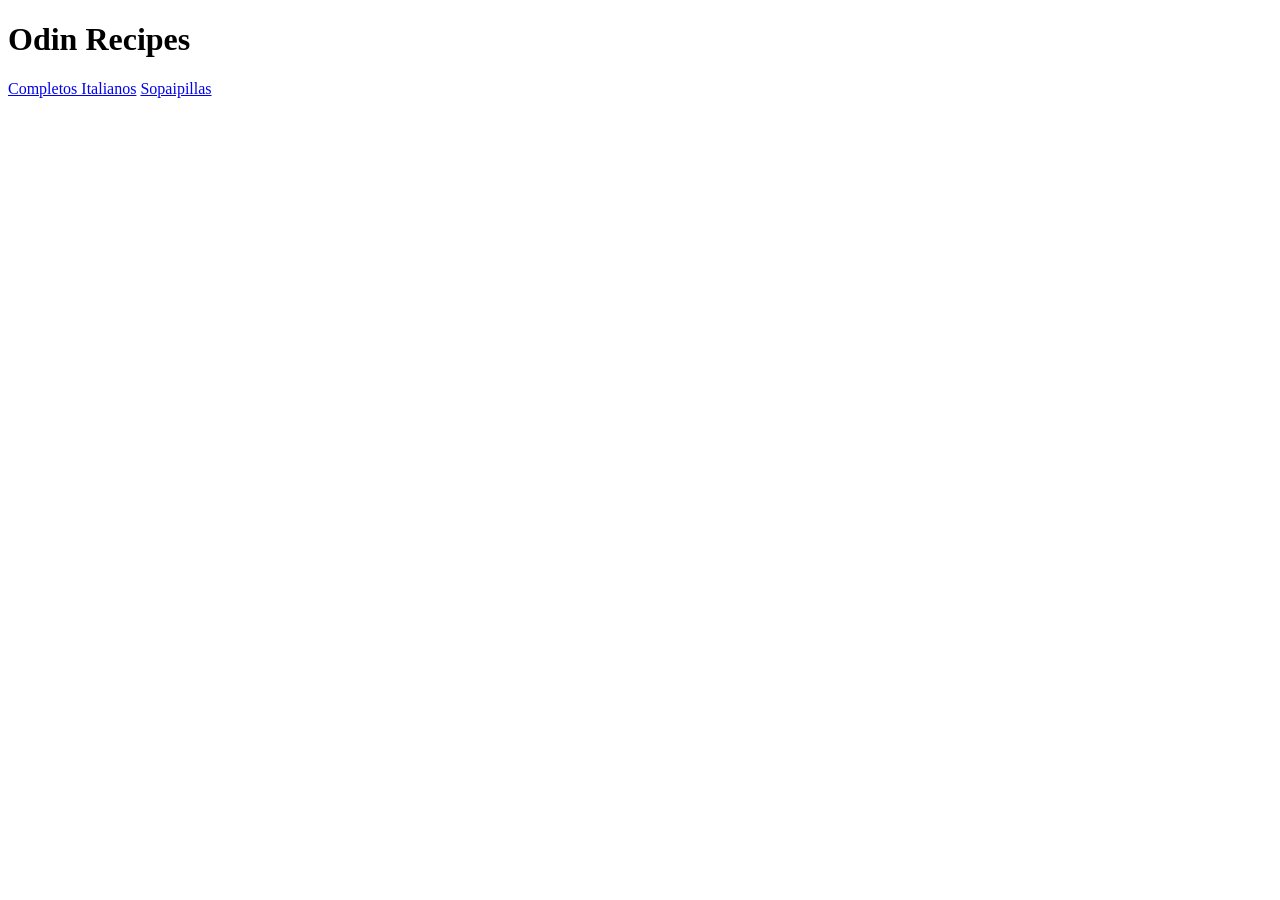
==== index.html @ 7ee4c1b6 "base sin estilo" ====
<!DOCTYPE html>
<html lang="en">
<head>
    <meta charset="UTF-8">
    <meta name="viewport" content="width=device-width, initial-scale=1.0">
    <title>Document</title>
</head>
<body>
    <div><h1>Odin Recipes</h1>
    <a href="recipes/italiano.html">Completos Italianos</a>
    <a href="recipes/sopaipillas.html">Sopaipillas</a></div>
</body>
</html>
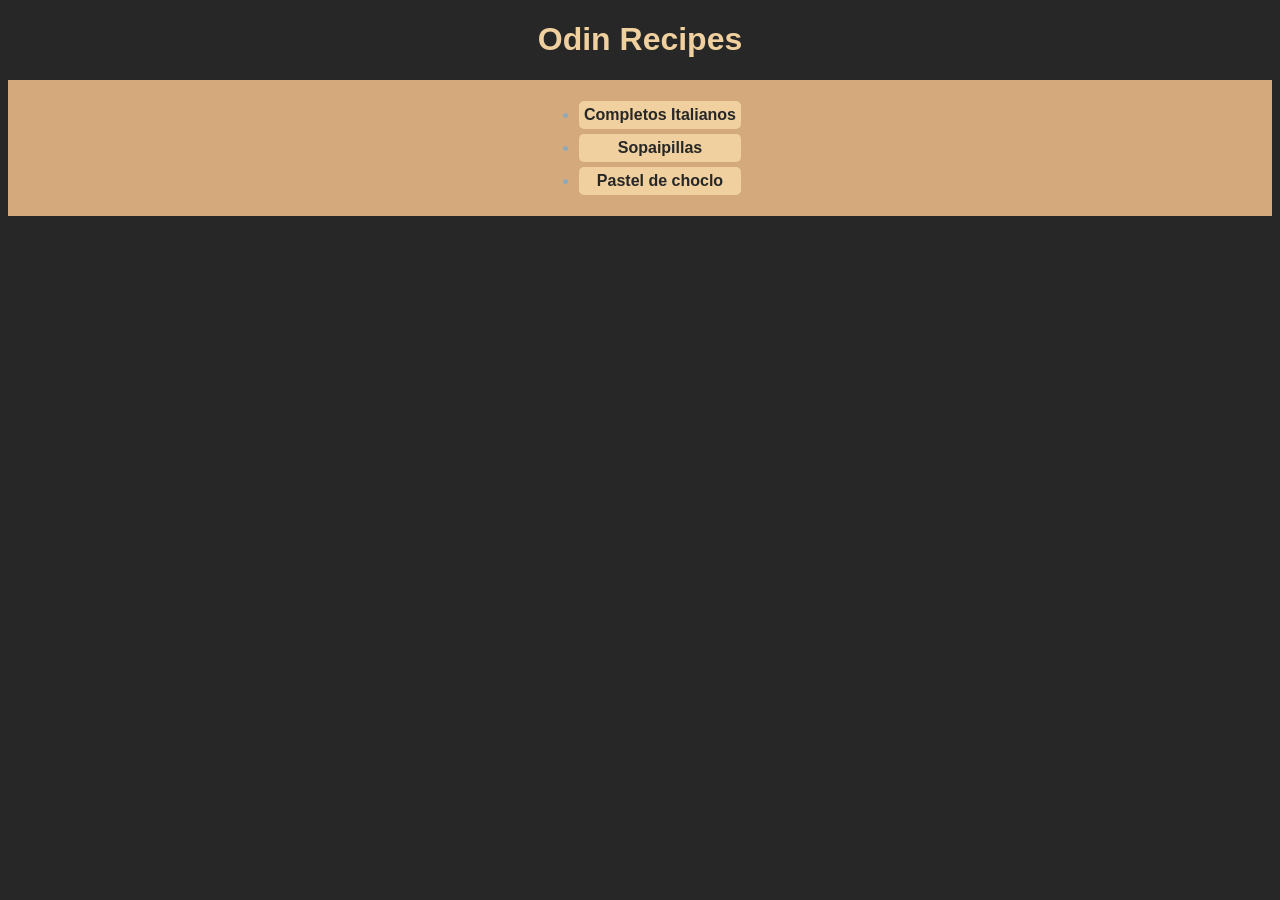
==== commit 1b10a707: "index page base style" ====
--- a/index.html
+++ b/index.html
@@ -3,11 +3,18 @@
 <head>
     <meta charset="UTF-8">
     <meta name="viewport" content="width=device-width, initial-scale=1.0">
+    <link rel="stylesheet" href="styles/style.css">
     <title>Document</title>
 </head>
 <body>
-    <div><h1>Odin Recipes</h1>
-    <a href="recipes/italiano.html">Completos Italianos</a>
-    <a href="recipes/sopaipillas.html">Sopaipillas</a></div>
+    <h1 class="title">Odin Recipes</h1>
+<div class="container">
+    <ul>
+        <li class="button"><a class="link" href="recipes/italiano.html">Completos Italianos</a></li>
+        <li class="button"><a class="link" href="recipes/sopaipillas.html">Sopaipillas</a></li>
+        <li class="button"><a class="link" href="recipes/pastelchoclo.html">Pastel de choclo</a></li>
+    </ul>
+</div>
+    </body>
 </body>
 </html>
--- a/styles/style.css
+++ b/styles/style.css
@@ -0,0 +1,36 @@
+body {
+    background-color: #272727;
+}
+
+
+.container {
+    background-color:#d4aa7d;
+    text-align: center;
+    display: flex;
+    justify-content: center;
+    flex-wrap: wrap;
+
+}
+.title  {
+    text-align: center;
+    font-family: Arial, Helvetica, sans-serif;
+    color: #EFD09E;
+}
+.button {
+    background-color: #EFD09E;
+    color: #90A9B7;
+    font-weight: bold;
+    margin: 5px;
+    padding: 5px;
+    border-radius: 5px;
+}
+
+a:link {
+    color: #272727;
+    text-decoration: none;
+    font-family: sans-serif;
+}
+
+a:hover {
+    color: #90a9b7;
+}
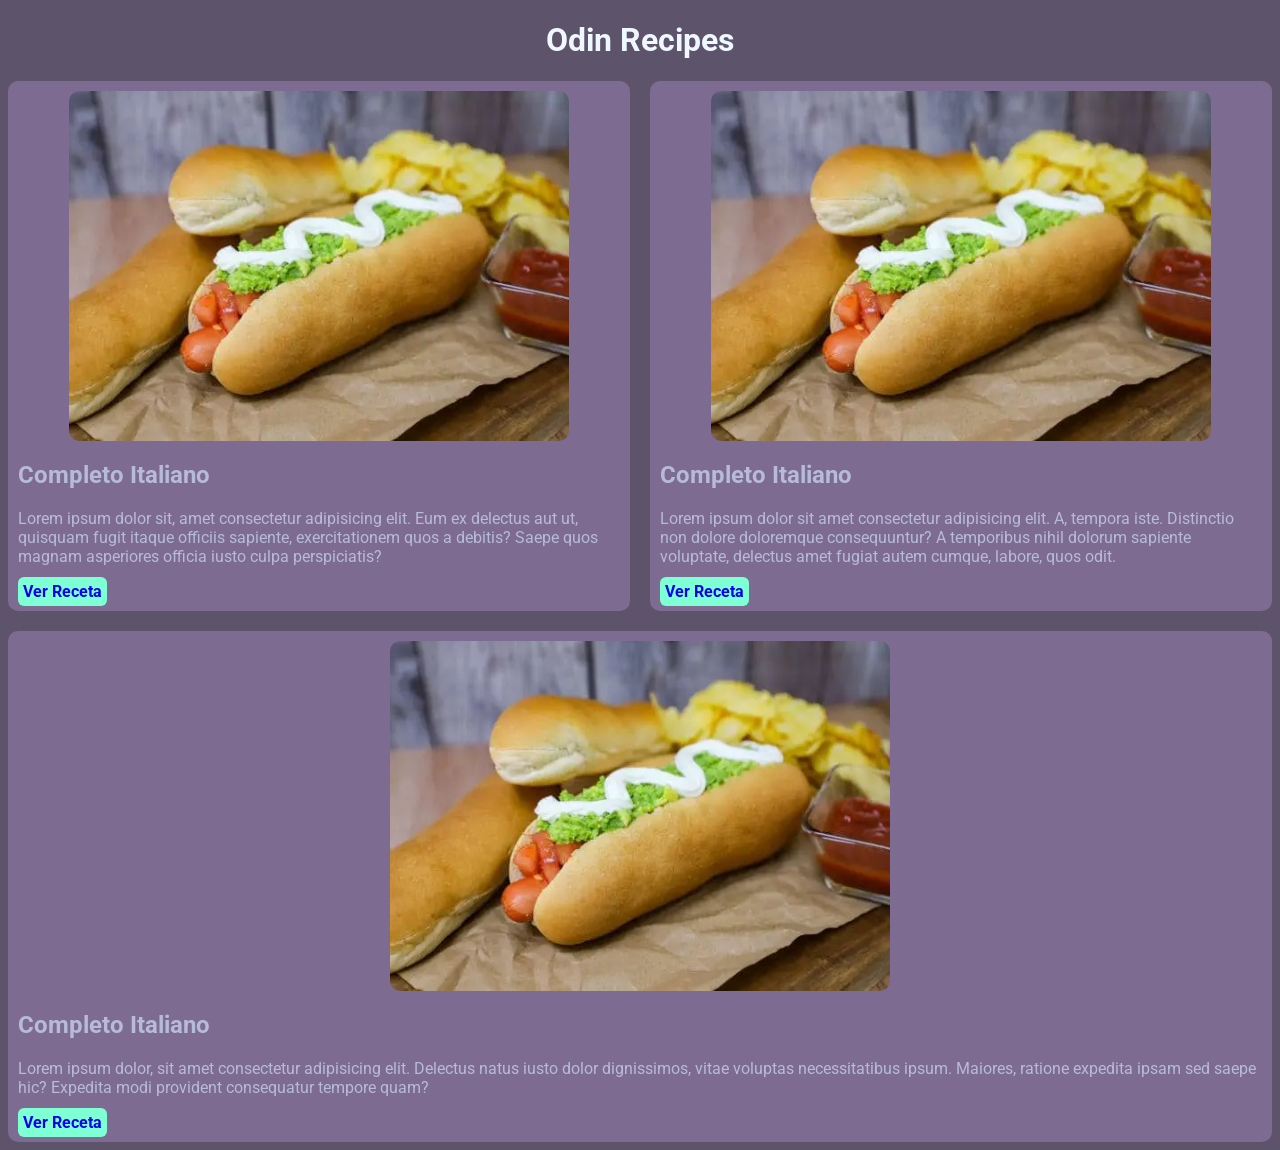
==== commit 6ba2fb2c: "new landing page and changes from ul to div to all articles" ====
--- a/index.html
+++ b/index.html
@@ -3,18 +3,41 @@
 <head>
     <meta charset="UTF-8">
     <meta name="viewport" content="width=device-width, initial-scale=1.0">
+    <title>Odin Recipes</title>
     <link rel="stylesheet" href="styles/style.css">
-    <title>Document</title>
+    <link rel="preconnect" href="https://fonts.googleapis.com">
+    <link rel="preconnect" href="https://fonts.googleapis.com">
+<link rel="preconnect" href="https://fonts.gstatic.com" crossorigin>
+<link href="https://fonts.googleapis.com/css2?family=Montserrat:ital,wght@0,100..900;1,100..900&family=Roboto:ital,wght@0,100..900;1,100..900&display=swap" rel="stylesheet">
+
 </head>
 <body>
-    <h1 class="title">Odin Recipes</h1>
-<div class="container">
-    <ul>
-        <li class="button"><a class="link" href="recipes/italiano.html">Completos Italianos</a></li>
-        <li class="button"><a class="link" href="recipes/sopaipillas.html">Sopaipillas</a></li>
-        <li class="button"><a class="link" href="recipes/pastelchoclo.html">Pastel de choclo</a></li>
-    </ul>
-</div>
-    </body>
+    <h1 class="pagetitle">Odin Recipes</h1>
+    <div class="container">
+        <div class="article">
+           <img src="recipes/img/images.webp">
+            <div class="content">
+                <h2 class="title">Completo Italiano</h2>
+                <p>Lorem ipsum dolor sit, amet consectetur adipisicing elit. Eum ex delectus aut ut, quisquam fugit itaque officiis sapiente, exercitationem quos a debitis? Saepe quos magnam asperiores officia iusto culpa perspiciatis?</p>
+                <a href="recipes/italiano.html" class="button">Ver Receta</a>
+            </div>
+        </div>
+        <div class="article">
+                <img src="recipes/img/images.webp">
+            <div class="content">
+                <h2 class="title">Completo Italiano</h2>
+                <p>Lorem ipsum dolor sit amet consectetur adipisicing elit. A, tempora iste. Distinctio non dolore doloremque consequuntur? A temporibus nihil dolorum sapiente voluptate, delectus amet fugiat autem cumque, labore, quos odit.</p>
+                <a href="recipes/italiano.html" class="button">Ver Receta</a>
+            </div>
+        </div>
+        <div class="article">
+                <img src="recipes/img/images.webp">
+            <div class="content">
+                <h2 class="title">Completo Italiano</h2>
+                <p>Lorem ipsum dolor, sit amet consectetur adipisicing elit. Delectus natus iusto dolor dignissimos, vitae voluptas necessitatibus ipsum. Maiores, ratione expedita ipsam sed saepe hic? Expedita modi provident consequatur tempore quam?</p>
+                <a href="recipes/italiano.html" class="button">Ver Receta</a>
+            </div>
+        </div>
+    </div>
 </body>
 </html>
--- a/styles/style.css
+++ b/styles/style.css
@@ -1,36 +1,59 @@
 body {
-    background-color: #272727;
+    background-color: #5d536b;
+}
+
+.pagetitle {
+    font-family: 'Roboto', sans-serif;
+    font-size: 32px;
+    text-align: center;
+    color: aliceblue;
+}
+.container {
+    display: flex;
+    gap: 20px;
+    justify-content: center;
+    flex-wrap: wrap;
+}
+
+.article {
+    display: flex;
+    flex: 1;
+    flex-direction: column;
+    justify-content: center;
+    align-items: center;
+    background-color: #7d6b91;
+    border-radius: 10px;
+    padding: 10px;
+    width: 420px;
+}
+
+img {
+    width: 500px;
+    height: 350px;
+    border-radius: 10px;
 }
 
 
-.container {
-    background-color:#d4aa7d;
-    text-align: center;
-    display: flex;
-    justify-content: center;
-    flex-wrap: wrap;
 
-}
-.title  {
-    text-align: center;
-    font-family: Arial, Helvetica, sans-serif;
-    color: #EFD09E;
-}
-.button {
-    background-color: #EFD09E;
-    color: #90A9B7;
-    font-weight: bold;
-    margin: 5px;
-    padding: 5px;
-    border-radius: 5px;
+.content  {
+    font-family: 'Roboto', sans-serif;
+    color: #b7bbda;
+    flex: 1;
 }
 
-a:link {
-    color: #272727;
+.button {
+    font-family: 'Roboto', sans-serif;
+    font-weight: bold;
+    background-color: aquamarine;
+    padding: 5px;
+    border-radius: 6px;
     text-decoration: none;
-    font-family: sans-serif;
 }
 
-a:hover {
-    color: #90a9b7;
-}+.button:hover {
+    background-color: #5d536b;
+    color: aliceblue;
+}
+
+/** Estilo Recetas **/
+
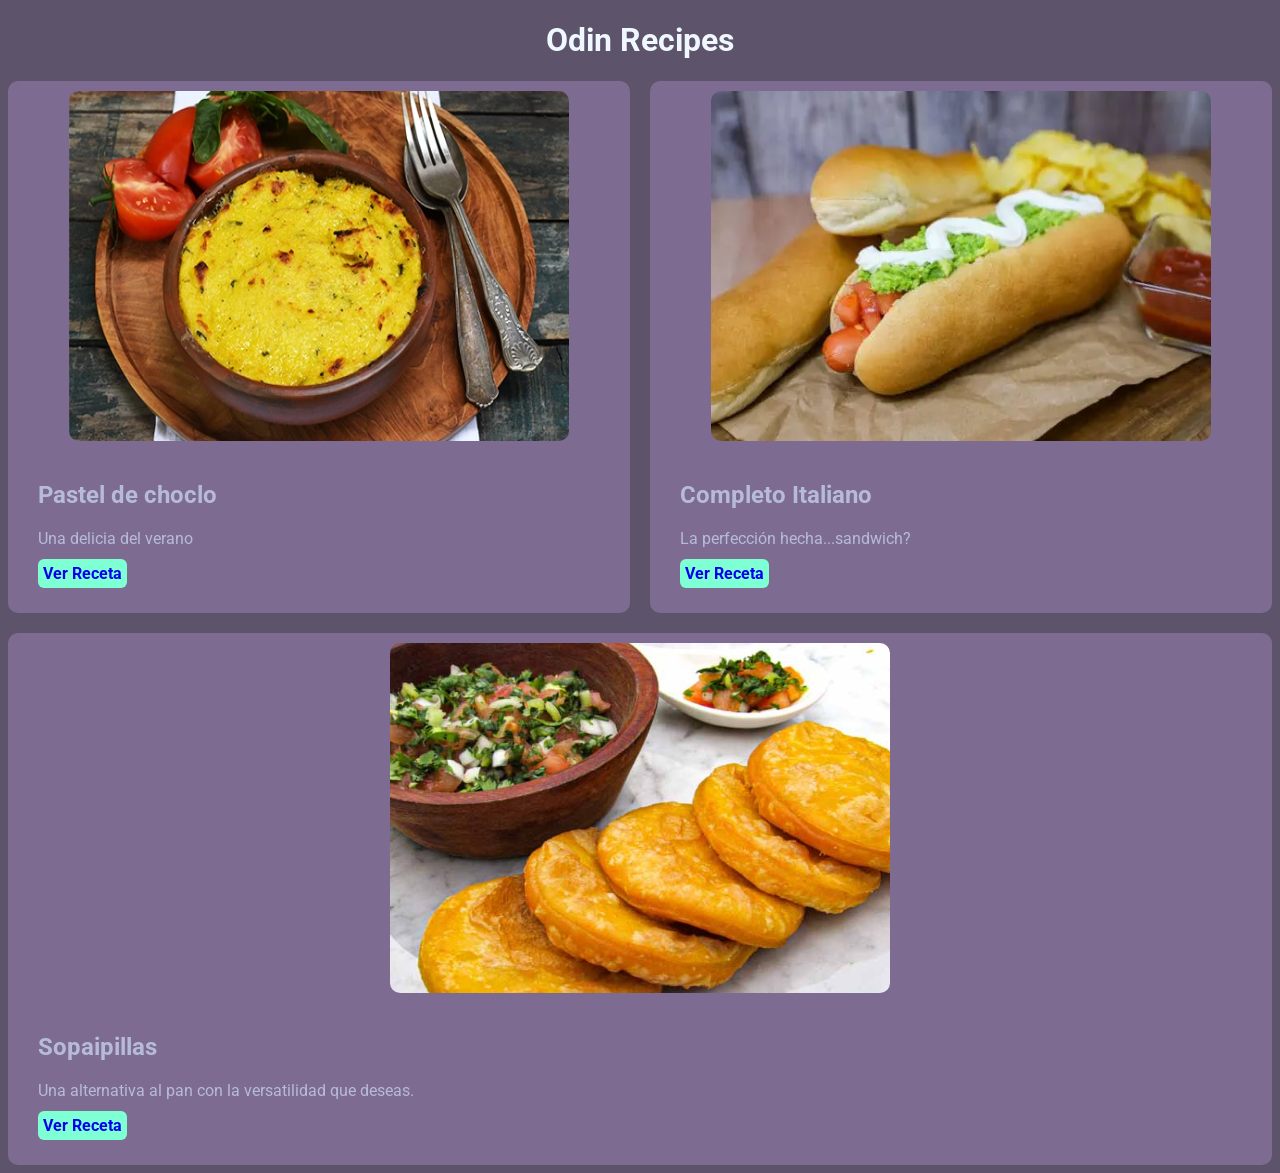
==== commit 25ee6d07: "fixed container alignment, finished first version of all html files" ====
--- a/index.html
+++ b/index.html
@@ -15,27 +15,27 @@
     <h1 class="pagetitle">Odin Recipes</h1>
     <div class="container">
         <div class="article">
-           <img src="recipes/img/images.webp">
+           <img src="recipes/img/PastelChoclo.webp">
             <div class="content">
-                <h2 class="title">Completo Italiano</h2>
-                <p>Lorem ipsum dolor sit, amet consectetur adipisicing elit. Eum ex delectus aut ut, quisquam fugit itaque officiis sapiente, exercitationem quos a debitis? Saepe quos magnam asperiores officia iusto culpa perspiciatis?</p>
-                <a href="recipes/italiano.html" class="button">Ver Receta</a>
+                <h2 class="title">Pastel de choclo</h2>
+                <p>Una delicia del verano</p>
+                <a href="recipes/pastelchoclo.html" class="button">Ver Receta</a>
             </div>
         </div>
         <div class="article">
                 <img src="recipes/img/images.webp">
             <div class="content">
                 <h2 class="title">Completo Italiano</h2>
-                <p>Lorem ipsum dolor sit amet consectetur adipisicing elit. A, tempora iste. Distinctio non dolore doloremque consequuntur? A temporibus nihil dolorum sapiente voluptate, delectus amet fugiat autem cumque, labore, quos odit.</p>
+                <p>La perfección hecha...sandwich?</p>
                 <a href="recipes/italiano.html" class="button">Ver Receta</a>
             </div>
         </div>
         <div class="article">
-                <img src="recipes/img/images.webp">
+                <img src="recipes/img/sopaipillas.jpg">
             <div class="content">
-                <h2 class="title">Completo Italiano</h2>
-                <p>Lorem ipsum dolor, sit amet consectetur adipisicing elit. Delectus natus iusto dolor dignissimos, vitae voluptas necessitatibus ipsum. Maiores, ratione expedita ipsam sed saepe hic? Expedita modi provident consequatur tempore quam?</p>
-                <a href="recipes/italiano.html" class="button">Ver Receta</a>
+                <h2 class="title">Sopaipillas</h2>
+                <p>Una alternativa al pan con la versatilidad que deseas.</p>
+                <a href="recipes/sopaipillas.html" class="button">Ver Receta</a>
             </div>
         </div>
     </div>
--- a/styles/style.css
+++ b/styles/style.css
@@ -24,9 +24,10 @@
     background-color: #7d6b91;
     border-radius: 10px;
     padding: 10px;
-    width: 420px;
 }
-
+.recipeimage {
+    align-self: center;
+}
 img {
     width: 500px;
     height: 350px;
@@ -38,7 +39,9 @@
 .content  {
     font-family: 'Roboto', sans-serif;
     color: #b7bbda;
-    flex: 1;
+    display: 1;
+    align-self: flex-start;
+    margin: 20px;
 }
 
 .button {
@@ -54,6 +57,3 @@
     background-color: #5d536b;
     color: aliceblue;
 }
-
-/** Estilo Recetas **/
-
